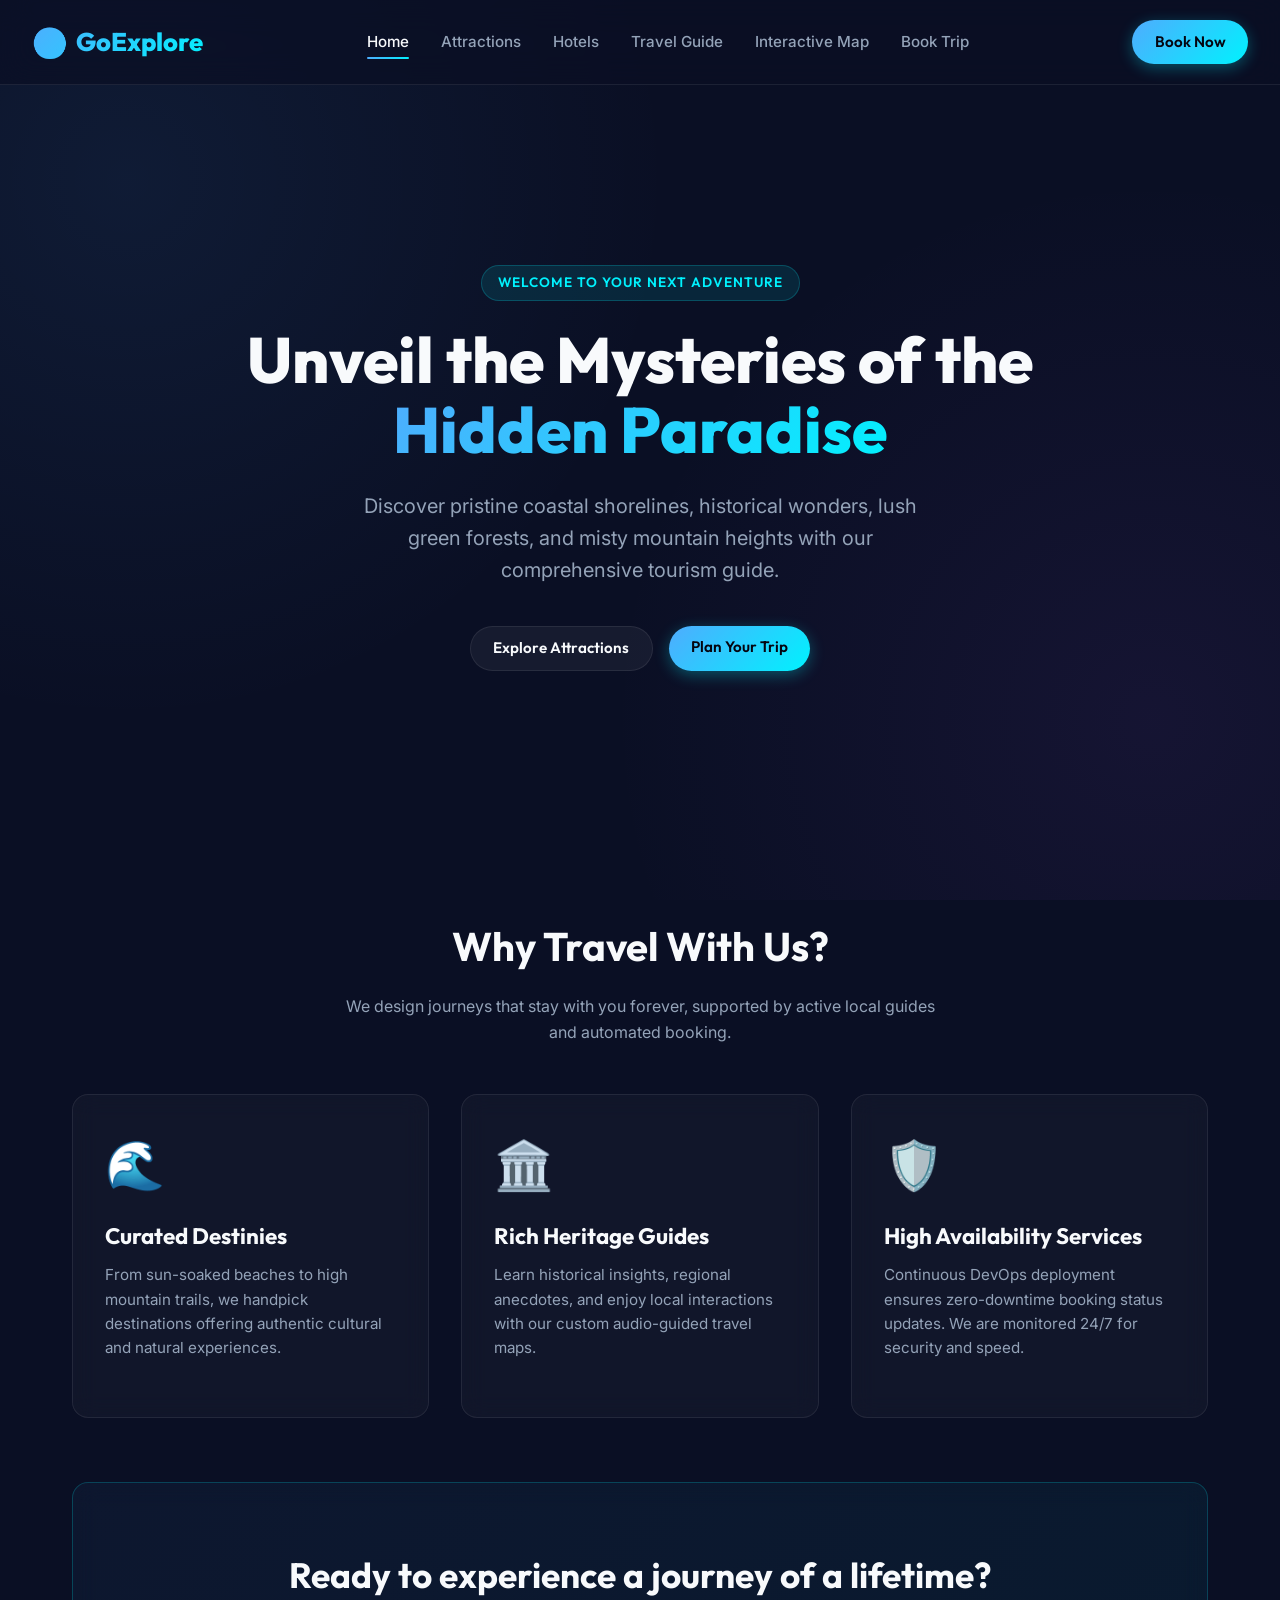
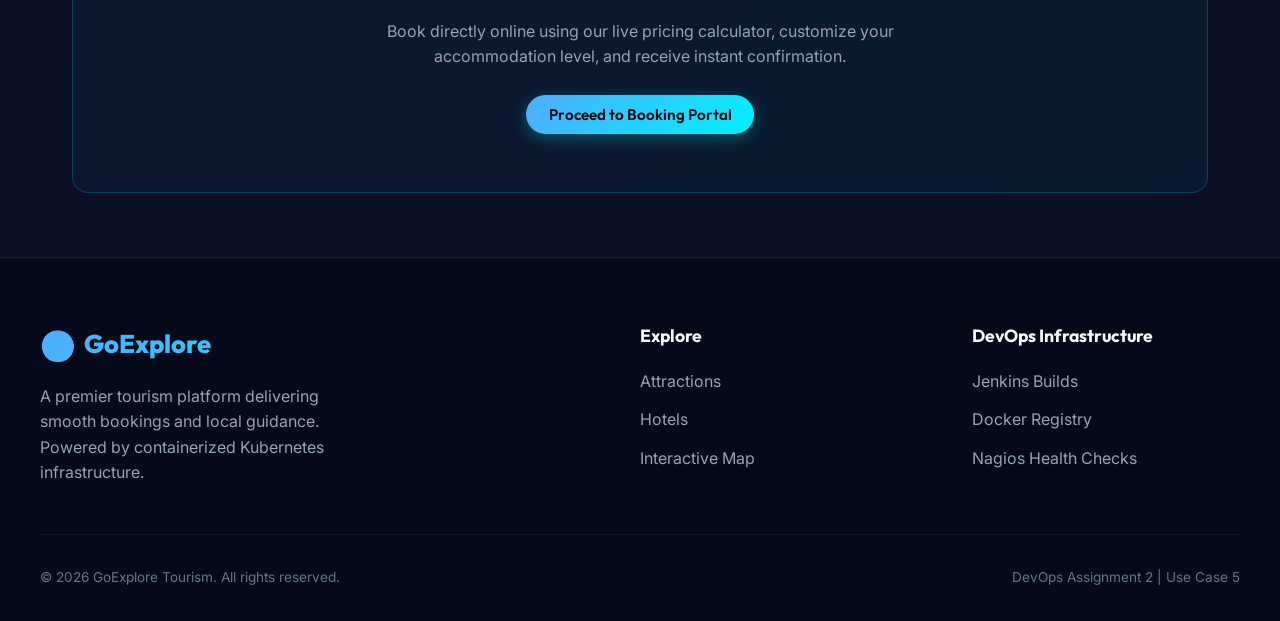
==== public/index.html @ 644ecd7a "Initial commit for DevOps Assignment 2" ====
<!DOCTYPE html>
<html lang="en">
<head>
  <meta charset="UTF-8">
  <meta name="viewport" content="width=device-width, initial-scale=1.0">
  <title>GoExplore - Tourism Information Website</title>
  <meta name="description" content="Explore state attractions, premium hotels, maps, and book your next vacation seamlessly.">
  <link rel="stylesheet" href="css/style.css">
</head>
<body>

  <!-- Header Section -->
  <header>
    <a href="index.html" class="logo">
      <span>🌏</span> GoExplore
    </a>
    <nav>
      <ul>
        <li><a href="index.html" class="active">Home</a></li>
        <li><a href="attractions.html">Attractions</a></li>
        <li><a href="hotels.html">Hotels</a></li>
        <li><a href="guide.html">Travel Guide</a></li>
        <li><a href="map.html">Interactive Map</a></li>
        <li><a href="booking.html">Book Trip</a></li>
      </ul>
    </nav>
    <div class="nav-actions">
      <a href="booking.html" class="btn-book">Book Now</a>
    </div>
  </header>

  <!-- Hero Section -->
  <section class="hero">
    <div class="hero-badge">Welcome to Your Next Adventure</div>
    <h1>Unveil the Mysteries of the <span>Hidden Paradise</span></h1>
    <p>Discover pristine coastal shorelines, historical wonders, lush green forests, and misty mountain heights with our comprehensive tourism guide.</p>
    <div style="display: flex; gap: 1rem;">
      <a href="attractions.html" class="btn-book" style="background: rgba(255,255,255,0.05); border: 1px solid var(--glass-border); color: var(--text-primary); box-shadow: none;">Explore Attractions</a>
      <a href="booking.html" class="btn-book">Plan Your Trip</a>
    </div>
  </section>

  <!-- Highlight Grid -->
  <section class="container">
    <h2 class="section-title">Why Travel With Us?</h2>
    <p class="section-subtitle">We design journeys that stay with you forever, supported by active local guides and automated booking.</p>
    
    <div class="grid-3">
      <div class="glass-panel card">
        <div class="card-icon">🌊</div>
        <h3>Curated Destinies</h3>
        <p>From sun-soaked beaches to high mountain trails, we handpick destinations offering authentic cultural and natural experiences.</p>
      </div>
      <div class="glass-panel card">
        <div class="card-icon">🏛️</div>
        <h3>Rich Heritage Guides</h3>
        <p>Learn historical insights, regional anecdotes, and enjoy local interactions with our custom audio-guided travel maps.</p>
      </div>
      <div class="glass-panel card">
        <div class="card-icon">🛡️</div>
        <h3>High Availability Services</h3>
        <p>Continuous DevOps deployment ensures zero-downtime booking status updates. We are monitored 24/7 for security and speed.</p>
      </div>
    </div>
  </section>

  <!-- Call to Action Section -->
  <section class="container" style="padding-top: 0;">
    <div class="glass-panel" style="background: linear-gradient(135deg, rgba(79,172,254,0.05) 0%, rgba(0,242,254,0.05) 100%); text-align: center; border-color: rgba(0, 242, 254, 0.2); padding: 4rem 2rem;">
      <h2 style="font-family: var(--font-display); font-size: 2.2rem; margin-bottom: 1rem;">Ready to experience a journey of a lifetime?</h2>
      <p style="color: var(--text-secondary); max-width: 600px; margin: 0 auto 2rem auto;">Book directly online using our live pricing calculator, customize your accommodation level, and receive instant confirmation.</p>
      <a href="booking.html" class="btn-book">Proceed to Booking Portal</a>
    </div>
  </section>

  <!-- Footer -->
  <footer>
    <div class="footer-content">
      <div class="footer-brand">
        <a href="index.html" class="logo" style="margin-bottom: 1rem;"><span>🌏</span> GoExplore</a>
        <p>A premier tourism platform delivering smooth bookings and local guidance. Powered by containerized Kubernetes infrastructure.</p>
      </div>
      <div class="footer-links">
        <h4>Explore</h4>
        <ul>
          <li><a href="attractions.html">Attractions</a></li>
          <li><a href="hotels.html">Hotels</a></li>
          <li><a href="map.html">Interactive Map</a></li>
        </ul>
      </div>
      <div class="footer-links">
        <h4>DevOps Infrastructure</h4>
        <ul>
          <li><a href="#">Jenkins Builds</a></li>
          <li><a href="#">Docker Registry</a></li>
          <li><a href="#">Nagios Health Checks</a></li>
        </ul>
      </div>
    </div>
    <div class="footer-bottom">
      <p>&copy; 2026 GoExplore Tourism. All rights reserved.</p>
      <p>DevOps Assignment 2 | Use Case 5</p>
    </div>
  </footer>

  <script src="js/main.js"></script>
</body>
</html>
---- public/css/style.css ----
@import url('https://fonts.googleapis.com/css2?family=Outfit:wght@300;400;500;600;700;800&family=Inter:wght@300;400;500;600;700&display=swap');

:root {
  --bg-primary: #0a0f24;
  --bg-secondary: #121833;
  --glass-bg: rgba(255, 255, 255, 0.03);
  --glass-border: rgba(255, 255, 255, 0.08);
  --glass-hover-bg: rgba(255, 255, 255, 0.07);
  --glass-hover-border: rgba(255, 255, 255, 0.15);
  
  --accent-cyan: #00f2fe;
  --accent-blue: #4facfe;
  --accent-purple: #9b51e0;
  --accent-gradient: linear-gradient(135deg, #4facfe 0%, #00f2fe 100%);
  --purple-gradient: linear-gradient(135deg, #7f00ff 0%, #e100ff 100%);
  --sunset-gradient: linear-gradient(135deg, #ff0844 0%, #ffb199 100%);
  
  --text-primary: #f8fafc;
  --text-secondary: #94a3b8;
  --text-muted: #64748b;
  
  --shadow-sm: 0 2px 8px rgba(0, 0, 0, 0.15);
  --shadow-md: 0 8px 30px rgba(0, 0, 0, 0.3);
  --shadow-lg: 0 16px 40px rgba(0, 0, 0, 0.4);
  
  --radius-sm: 8px;
  --radius-md: 16px;
  --radius-lg: 24px;
  
  --transition-fast: 0.2s ease;
  --transition-normal: 0.3s ease;
  --transition-slow: 0.5s cubic-bezier(0.16, 1, 0.3, 1);
  
  --font-display: 'Outfit', sans-serif;
  --font-body: 'Inter', sans-serif;
}

/* Base Styles */
* {
  box-sizing: border-box;
  margin: 0;
  padding: 0;
}

body {
  background-color: var(--bg-primary);
  color: var(--text-primary);
  font-family: var(--font-body);
  line-height: 1.6;
  overflow-x: hidden;
  background-image: 
    radial-gradient(circle at 10% 20%, rgba(79, 172, 254, 0.08) 0%, transparent 40%),
    radial-gradient(circle at 90% 80%, rgba(155, 81, 224, 0.08) 0%, transparent 40%);
  background-attachment: fixed;
}

a {
  color: inherit;
  text-decoration: none;
  transition: color var(--transition-fast);
}

button, input, select, textarea {
  font-family: inherit;
}

/* Header & Navigation */
header {
  position: sticky;
  top: 0;
  z-index: 100;
  background: rgba(10, 15, 36, 0.7);
  backdrop-filter: blur(16px);
  -webkit-backdrop-filter: blur(16px);
  border-bottom: 1px solid var(--glass-border);
  padding: 1.2rem 2rem;
  display: flex;
  justify-content: space-between;
  align-items: center;
}

.logo {
  font-family: var(--font-display);
  font-size: 1.6rem;
  font-weight: 800;
  background: var(--accent-gradient);
  -webkit-background-clip: text;
  -webkit-text-fill-color: transparent;
  display: flex;
  align-items: center;
  gap: 0.5rem;
}

.logo span {
  font-size: 1.8rem;
}

nav ul {
  display: flex;
  list-style: none;
  gap: 2rem;
}

nav a {
  font-size: 0.95rem;
  font-weight: 500;
  color: var(--text-secondary);
  position: relative;
  padding: 0.5rem 0;
}

nav a::after {
  content: '';
  position: absolute;
  bottom: 0;
  left: 0;
  width: 0;
  height: 2px;
  background: var(--accent-gradient);
  transition: width var(--transition-normal);
  border-radius: 2px;
}

nav a:hover, nav a.active {
  color: var(--text-primary);
}

nav a.active::after, nav a:hover::after {
  width: 100%;
}

.nav-actions {
  display: flex;
  align-items: center;
  gap: 1.5rem;
}

.btn-book {
  background: var(--accent-gradient);
  color: #050510;
  font-weight: 600;
  padding: 0.6rem 1.4rem;
  border-radius: 30px;
  border: none;
  font-family: var(--font-display);
  font-size: 0.95rem;
  cursor: pointer;
  box-shadow: 0 4px 15px rgba(0, 242, 254, 0.3);
  transition: transform var(--transition-fast), box-shadow var(--transition-fast);
}

.btn-book:hover {
  transform: translateY(-2px);
  box-shadow: 0 6px 20px rgba(0, 242, 254, 0.5);
}

/* Glass Container Style */
.glass-panel {
  background: var(--glass-bg);
  backdrop-filter: blur(12px);
  -webkit-backdrop-filter: blur(12px);
  border: 1px solid var(--glass-border);
  border-radius: var(--radius-md);
  padding: 2rem;
  transition: background var(--transition-normal), border-color var(--transition-normal), transform var(--transition-normal);
}

.glass-panel:hover {
  background: var(--glass-hover-bg);
  border-color: var(--glass-hover-border);
}

/* Hero Section */
.hero {
  min-height: 85vh;
  display: flex;
  flex-direction: column;
  justify-content: center;
  align-items: center;
  text-align: center;
  padding: 4rem 2rem;
  position: relative;
}

.hero-badge {
  background: rgba(0, 242, 254, 0.1);
  border: 1px solid rgba(0, 242, 254, 0.2);
  color: var(--accent-cyan);
  padding: 0.4rem 1rem;
  border-radius: 20px;
  font-size: 0.85rem;
  font-weight: 600;
  letter-spacing: 1px;
  text-transform: uppercase;
  margin-bottom: 1.5rem;
  font-family: var(--font-display);
  animation: pulse 2s infinite;
}

@keyframes pulse {
  0% { box-shadow: 0 0 0 0 rgba(0, 242, 254, 0.4); }
  70% { box-shadow: 0 0 0 10px rgba(0, 242, 254, 0); }
  100% { box-shadow: 0 0 0 0 rgba(0, 242, 254, 0); }
}

.hero h1 {
  font-family: var(--font-display);
  font-size: 4rem;
  font-weight: 800;
  line-height: 1.1;
  margin-bottom: 1.5rem;
  max-width: 900px;
}

.hero h1 span {
  background: var(--accent-gradient);
  -webkit-background-clip: text;
  -webkit-text-fill-color: transparent;
}

.hero p {
  color: var(--text-secondary);
  font-size: 1.25rem;
  max-width: 600px;
  margin-bottom: 2.5rem;
}

/* Grid & Layouts */
.container {
  max-width: 1200px;
  margin: 0 auto;
  padding: 4rem 2rem;
}

.section-title {
  font-family: var(--font-display);
  font-size: 2.5rem;
  font-weight: 700;
  margin-bottom: 1rem;
  text-align: center;
}

.section-subtitle {
  color: var(--text-secondary);
  text-align: center;
  max-width: 600px;
  margin: 0 auto 3rem auto;
}

.grid-3 {
  display: grid;
  grid-template-columns: repeat(auto-fit, minmax(300px, 1fr));
  gap: 2rem;
}

.grid-2 {
  display: grid;
  grid-template-columns: repeat(auto-fit, minmax(450px, 1fr));
  gap: 3rem;
}

/* Card Component */
.card {
  overflow: hidden;
  position: relative;
  display: flex;
  flex-direction: column;
}

.card-img-placeholder {
  height: 220px;
  width: 100%;
  background: linear-gradient(45deg, #121833 0%, #1c2654 100%);
  position: relative;
  display: flex;
  align-items: center;
  justify-content: center;
  font-family: var(--font-display);
  font-size: 1.2rem;
  font-weight: 600;
  color: var(--text-secondary);
  border-top-left-radius: inherit;
  border-top-right-radius: inherit;
  overflow: hidden;
}

.card-img-placeholder::after {
  content: '';
  position: absolute;
  inset: 0;
  background: radial-gradient(circle at top right, rgba(0, 242, 254, 0.15), transparent 70%);
}

.card-icon {
  font-size: 3rem;
  margin-bottom: 1rem;
}

.card-badge {
  position: absolute;
  top: 1rem;
  right: 1rem;
  background: rgba(10, 15, 36, 0.75);
  backdrop-filter: blur(8px);
  -webkit-backdrop-filter: blur(8px);
  border: 1px solid var(--glass-border);
  padding: 0.3rem 0.8rem;
  border-radius: 20px;
  font-size: 0.75rem;
  font-weight: 600;
  color: var(--accent-cyan);
}

.card-content {
  padding: 1.5rem;
  flex-grow: 1;
  display: flex;
  flex-direction: column;
}

.card h3 {
  font-family: var(--font-display);
  font-size: 1.4rem;
  margin-bottom: 0.5rem;
}

.card p {
  color: var(--text-secondary);
  font-size: 0.95rem;
  margin-bottom: 1.5rem;
  flex-grow: 1;
}

.card-footer {
  display: flex;
  justify-content: space-between;
  align-items: center;
  border-top: 1px solid var(--glass-border);
  padding-top: 1rem;
  margin-top: auto;
}

.card-link {
  font-weight: 600;
  color: var(--accent-cyan);
  display: flex;
  align-items: center;
  gap: 0.5rem;
}

.card-link:hover {
  color: var(--text-primary);
}

/* Filters UI */
.filter-bar {
  display: flex;
  justify-content: center;
  gap: 1rem;
  margin-bottom: 3rem;
  flex-wrap: wrap;
}

.filter-btn {
  background: var(--glass-bg);
  border: 1px solid var(--glass-border);
  color: var(--text-secondary);
  padding: 0.6rem 1.5rem;
  border-radius: 30px;
  cursor: pointer;
  font-weight: 500;
  transition: all var(--transition-fast);
}

.filter-btn:hover, .filter-btn.active {
  background: var(--accent-gradient);
  color: #050510;
  border-color: transparent;
  box-shadow: 0 4px 15px rgba(0, 242, 254, 0.2);
}

/* Interactive Map Simulation */
.map-container {
  position: relative;
  height: 500px;
  border-radius: var(--radius-lg);
  overflow: hidden;
  background: radial-gradient(circle at center, #161f4c 0%, #0a0f24 100%);
  border: 1px solid var(--glass-border);
}

.map-grid-lines {
  position: absolute;
  inset: 0;
  background-image: 
    linear-gradient(rgba(255, 255, 255, 0.02) 1px, transparent 1px),
    linear-gradient(90deg, rgba(255, 255, 255, 0.02) 1px, transparent 1px);
  background-size: 40px 40px;
}

.map-pin {
  position: absolute;
  cursor: pointer;
  transform: translate(-50%, -100%);
  transition: transform var(--transition-fast);
  display: flex;
  flex-direction: column;
  align-items: center;
}

.map-pin:hover {
  transform: translate(-50%, -105%) scale(1.1);
  z-index: 10;
}

.pin-icon {
  width: 24px;
  height: 24px;
  background: var(--accent-gradient);
  border-radius: 50% 50% 50% 0;
  transform: rotate(-45deg);
  box-shadow: 0 4px 10px rgba(0, 242, 254, 0.5);
  border: 2px solid var(--bg-primary);
}

.pin-pulse {
  position: absolute;
  width: 12px;
  height: 12px;
  background: rgba(0, 242, 254, 0.4);
  border-radius: 50%;
  bottom: -4px;
  left: 6px;
  animation: pinPulse 1.5s infinite;
  z-index: -1;
}

@keyframes pinPulse {
  0% { transform: scale(0.5); opacity: 1; }
  100% { transform: scale(2.5); opacity: 0; }
}

.pin-label {
  background: rgba(10, 15, 36, 0.85);
  backdrop-filter: blur(8px);
  -webkit-backdrop-filter: blur(8px);
  border: 1px solid var(--glass-border);
  padding: 0.2rem 0.6rem;
  border-radius: 4px;
  font-size: 0.75rem;
  font-weight: 600;
  white-space: nowrap;
  margin-top: 4px;
}

.map-overlay {
  position: absolute;
  bottom: 2rem;
  left: 2rem;
  max-width: 300px;
  pointer-events: none;
  opacity: 0;
  transform: translateY(10px);
  transition: opacity var(--transition-normal), transform var(--transition-normal);
}

.map-overlay.active {
  pointer-events: auto;
  opacity: 1;
  transform: translateY(0);
}

/* Forms */
.form-group {
  margin-bottom: 1.5rem;
}

label {
  display: block;
  font-size: 0.85rem;
  font-weight: 600;
  margin-bottom: 0.5rem;
  color: var(--text-secondary);
  text-transform: uppercase;
  letter-spacing: 0.5px;
}

input, select, textarea {
  width: 100%;
  padding: 0.8rem 1rem;
  background: rgba(255, 255, 255, 0.02);
  border: 1px solid var(--glass-border);
  border-radius: var(--radius-sm);
  color: var(--text-primary);
  font-size: 0.95rem;
  transition: all var(--transition-fast);
}

input:focus, select:focus, textarea:focus {
  outline: none;
  border-color: var(--accent-cyan);
  background: rgba(255, 255, 255, 0.05);
  box-shadow: 0 0 10px rgba(0, 242, 254, 0.1);
}

.booking-summary {
  background: rgba(255, 255, 255, 0.02);
  border: 1px dashed var(--glass-border);
  border-radius: var(--radius-md);
  padding: 1.5rem;
  margin-top: 2rem;
}

.summary-row {
  display: flex;
  justify-content: space-between;
  margin-bottom: 0.8rem;
}

.summary-row.total {
  border-top: 1px solid var(--glass-border);
  padding-top: 0.8rem;
  font-weight: 700;
  font-size: 1.2rem;
  color: var(--accent-cyan);
}

/* FAQ Accordion */
.faq-item {
  border-bottom: 1px solid var(--glass-border);
  padding: 1.5rem 0;
}

.faq-question {
  display: flex;
  justify-content: space-between;
  align-items: center;
  cursor: pointer;
  font-weight: 600;
  font-size: 1.1rem;
  font-family: var(--font-display);
}

.faq-answer {
  max-height: 0;
  overflow: hidden;
  color: var(--text-secondary);
  transition: max-height var(--transition-normal) ease-out, margin-top var(--transition-normal);
}

.faq-item.active .faq-answer {
  max-height: 200px;
  margin-top: 1rem;
}

.faq-toggle {
  font-size: 1.5rem;
  transition: transform var(--transition-normal);
}

.faq-item.active .faq-toggle {
  transform: rotate(45deg);
}

/* Footer */
footer {
  border-top: 1px solid var(--glass-border);
  background: #060919;
  padding: 4rem 2rem 2rem 2rem;
}

.footer-content {
  max-width: 1200px;
  margin: 0 auto;
  display: grid;
  grid-template-columns: 2fr 1fr 1fr;
  gap: 4rem;
  margin-bottom: 3rem;
}

.footer-brand p {
  color: var(--text-secondary);
  margin-top: 1rem;
  max-width: 320px;
}

.footer-links h4 {
  font-family: var(--font-display);
  font-size: 1.1rem;
  margin-bottom: 1.2rem;
  color: var(--text-primary);
}

.footer-links ul {
  list-style: none;
  display: flex;
  flex-direction: column;
  gap: 0.8rem;
}

.footer-links a {
  color: var(--text-secondary);
}

.footer-links a:hover {
  color: var(--accent-cyan);
}

.footer-bottom {
  max-width: 1200px;
  margin: 0 auto;
  border-top: 1px solid rgba(255, 255, 255, 0.05);
  padding-top: 2rem;
  display: flex;
  justify-content: space-between;
  color: var(--text-muted);
  font-size: 0.85rem;
}

/* Responsive utilities */
@media (max-width: 768px) {
  header {
    flex-direction: column;
    gap: 1rem;
    text-align: center;
  }
  nav ul {
    gap: 1rem;
  }
  .hero h1 {
    font-size: 2.5rem;
  }
  .grid-2, .grid-3 {
    grid-template-columns: 1fr;
  }
  .footer-content {
    grid-template-columns: 1fr;
    gap: 2rem;
  }
}
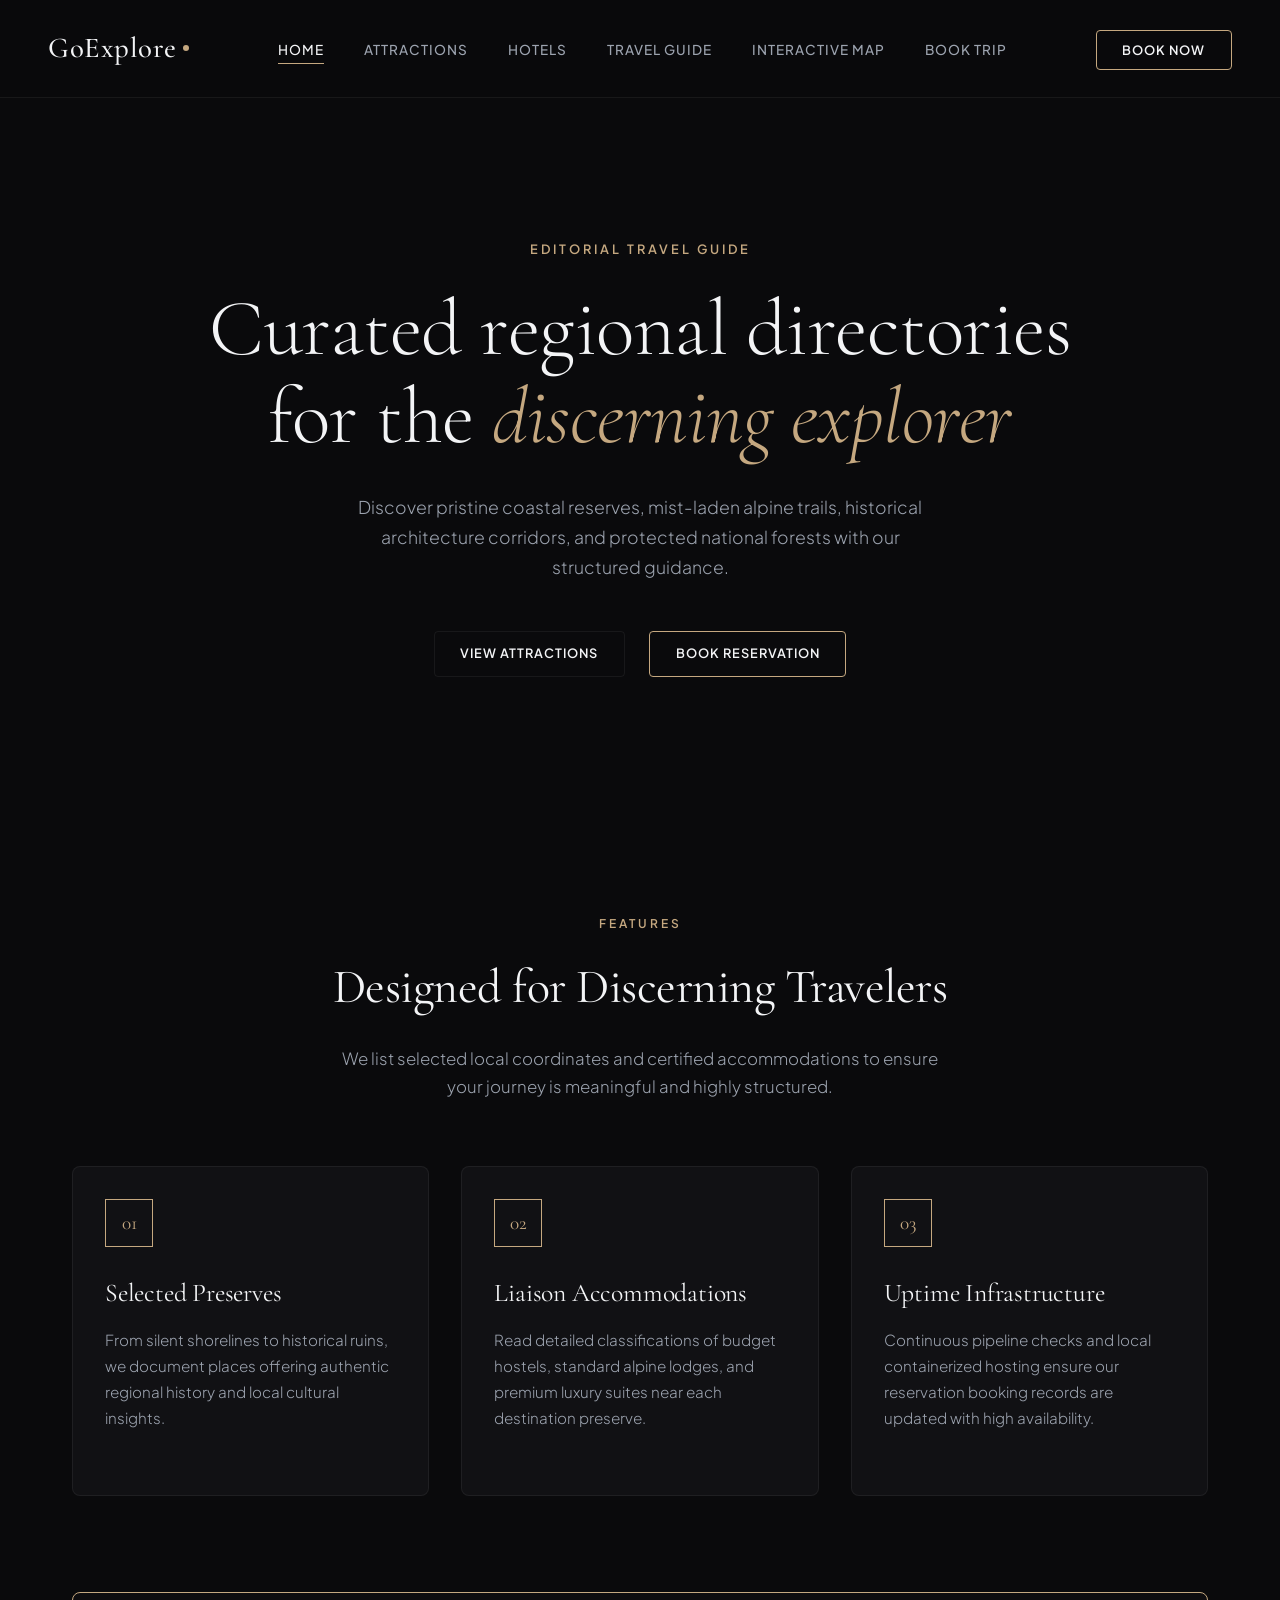
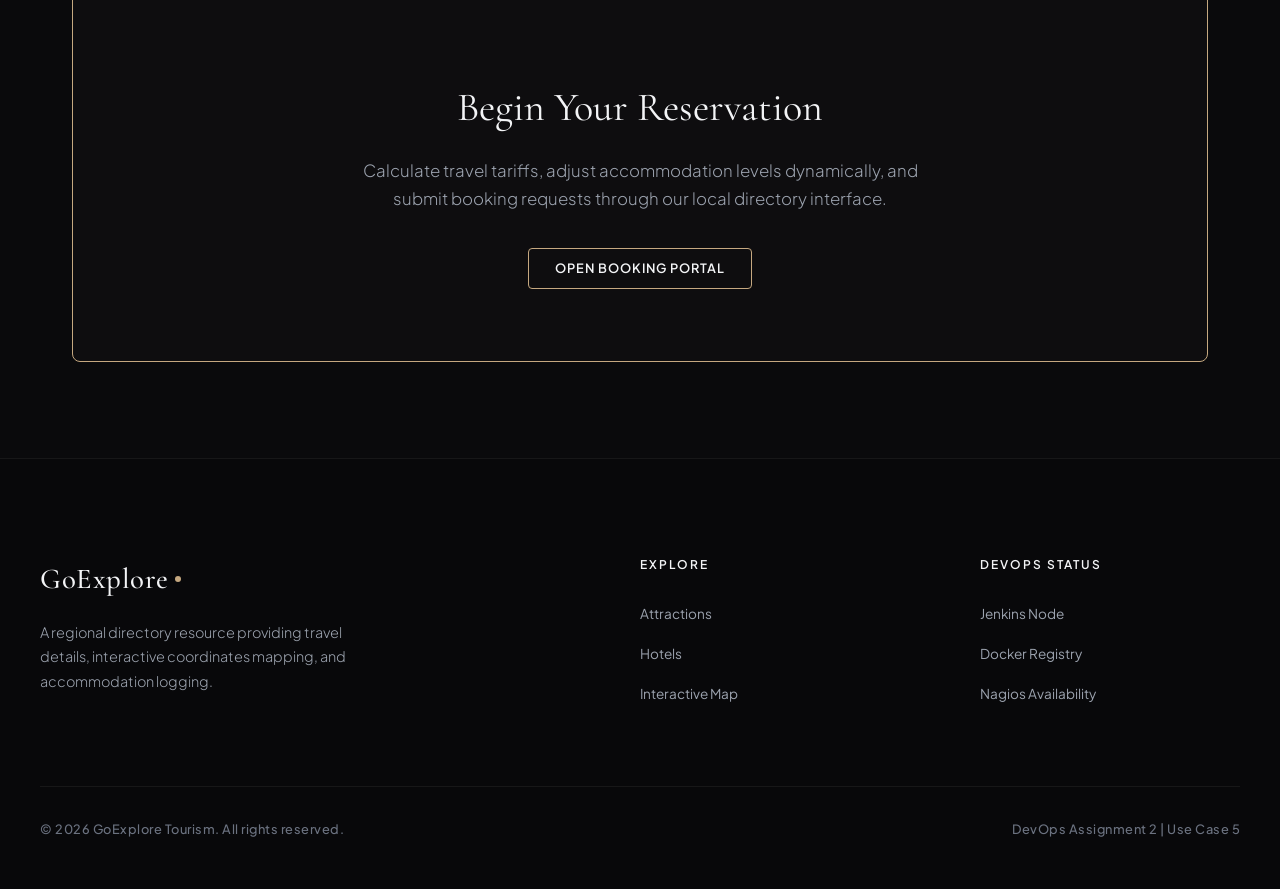
==== commit e3d5f037: "Fix" ====
--- a/public/index.html
+++ b/public/index.html
@@ -3,7 +3,7 @@
 <head>
   <meta charset="UTF-8">
   <meta name="viewport" content="width=device-width, initial-scale=1.0">
-  <title>GoExplore - Tourism Information Website</title>
+  <title>GoExplore - Travel Preserves & Lodging Directory</title>
   <meta name="description" content="Explore state attractions, premium hotels, maps, and book your next vacation seamlessly.">
   <link rel="stylesheet" href="css/style.css">
 </head>
@@ -12,7 +12,7 @@
   <!-- Header Section -->
   <header>
     <a href="index.html" class="logo">
-      <span>🌏</span> GoExplore
+      GoExplore <span class="logo-dot"></span>
     </a>
     <nav>
       <ul>
@@ -31,45 +31,52 @@
 
   <!-- Hero Section -->
   <section class="hero">
-    <div class="hero-badge">Welcome to Your Next Adventure</div>
-    <h1>Unveil the Mysteries of the <span>Hidden Paradise</span></h1>
-    <p>Discover pristine coastal shorelines, historical wonders, lush green forests, and misty mountain heights with our comprehensive tourism guide.</p>
-    <div style="display: flex; gap: 1rem;">
-      <a href="attractions.html" class="btn-book" style="background: rgba(255,255,255,0.05); border: 1px solid var(--glass-border); color: var(--text-primary); box-shadow: none;">Explore Attractions</a>
-      <a href="booking.html" class="btn-book">Plan Your Trip</a>
+    <div class="hero-subtitle">Editorial Travel Guide</div>
+    <h1>Curated regional directories for the <span>discerning explorer</span></h1>
+    <p>Discover pristine coastal reserves, mist-laden alpine trails, historical architecture corridors, and protected national forests with our structured guidance.</p>
+    <div class="hero-actions">
+      <a href="attractions.html" class="btn-book" style="border-color: var(--border-light); color: var(--text-main);">View Attractions</a>
+      <a href="booking.html" class="btn-book">Book Reservation</a>
     </div>
   </section>
 
   <!-- Highlight Grid -->
   <section class="container">
-    <h2 class="section-title">Why Travel With Us?</h2>
-    <p class="section-subtitle">We design journeys that stay with you forever, supported by active local guides and automated booking.</p>
+    <div class="section-label">Features</div>
+    <h2 class="section-title">Designed for Discerning Travelers</h2>
+    <p class="section-subtitle">We list selected local coordinates and certified accommodations to ensure your journey is meaningful and highly structured.</p>
     
     <div class="grid-3">
-      <div class="glass-panel card">
-        <div class="card-icon">🌊</div>
-        <h3>Curated Destinies</h3>
-        <p>From sun-soaked beaches to high mountain trails, we handpick destinations offering authentic cultural and natural experiences.</p>
+      <div class="card">
+        <div class="card-content">
+          <div class="card-icon-container">01</div>
+          <h3>Selected Preserves</h3>
+          <p>From silent shorelines to historical ruins, we document places offering authentic regional history and local cultural insights.</p>
+        </div>
       </div>
-      <div class="glass-panel card">
-        <div class="card-icon">🏛️</div>
-        <h3>Rich Heritage Guides</h3>
-        <p>Learn historical insights, regional anecdotes, and enjoy local interactions with our custom audio-guided travel maps.</p>
+      <div class="card">
+        <div class="card-content">
+          <div class="card-icon-container">02</div>
+          <h3>Liaison Accommodations</h3>
+          <p>Read detailed classifications of budget hostels, standard alpine lodges, and premium luxury suites near each destination preserve.</p>
+        </div>
       </div>
-      <div class="glass-panel card">
-        <div class="card-icon">🛡️</div>
-        <h3>High Availability Services</h3>
-        <p>Continuous DevOps deployment ensures zero-downtime booking status updates. We are monitored 24/7 for security and speed.</p>
+      <div class="card">
+        <div class="card-content">
+          <div class="card-icon-container">03</div>
+          <h3>Uptime Infrastructure</h3>
+          <p>Continuous pipeline checks and local containerized hosting ensure our reservation booking records are updated with high availability.</p>
+        </div>
       </div>
     </div>
   </section>
 
   <!-- Call to Action Section -->
   <section class="container" style="padding-top: 0;">
-    <div class="glass-panel" style="background: linear-gradient(135deg, rgba(79,172,254,0.05) 0%, rgba(0,242,254,0.05) 100%); text-align: center; border-color: rgba(0, 242, 254, 0.2); padding: 4rem 2rem;">
-      <h2 style="font-family: var(--font-display); font-size: 2.2rem; margin-bottom: 1rem;">Ready to experience a journey of a lifetime?</h2>
-      <p style="color: var(--text-secondary); max-width: 600px; margin: 0 auto 2rem auto;">Book directly online using our live pricing calculator, customize your accommodation level, and receive instant confirmation.</p>
-      <a href="booking.html" class="btn-book">Proceed to Booking Portal</a>
+    <div style="border: 1px solid var(--accent-gold); border-radius: var(--radius-md); background: rgba(197, 168, 128, 0.02); text-align: center; padding: 5rem 2rem;">
+      <h2 style="font-family: var(--font-serif); font-size: 2.5rem; font-weight: 400; margin-bottom: 1rem;">Begin Your Reservation</h2>
+      <p style="color: var(--text-muted); max-width: 600px; margin: 0 auto 2.5rem auto; font-weight: 300; font-size: 1.05rem;">Calculate travel tariffs, adjust accommodation levels dynamically, and submit booking requests through our local directory interface.</p>
+      <a href="booking.html" class="btn-book">Open Booking Portal</a>
     </div>
   </section>
 
@@ -77,8 +84,8 @@
   <footer>
     <div class="footer-content">
       <div class="footer-brand">
-        <a href="index.html" class="logo" style="margin-bottom: 1rem;"><span>🌏</span> GoExplore</a>
-        <p>A premier tourism platform delivering smooth bookings and local guidance. Powered by containerized Kubernetes infrastructure.</p>
+        <a href="index.html" class="logo">GoExplore <span class="logo-dot"></span></a>
+        <p>A regional directory resource providing travel details, interactive coordinates mapping, and accommodation logging.</p>
       </div>
       <div class="footer-links">
         <h4>Explore</h4>
@@ -89,11 +96,11 @@
         </ul>
       </div>
       <div class="footer-links">
-        <h4>DevOps Infrastructure</h4>
+        <h4>DevOps Status</h4>
         <ul>
-          <li><a href="#">Jenkins Builds</a></li>
+          <li><a href="#">Jenkins Node</a></li>
           <li><a href="#">Docker Registry</a></li>
-          <li><a href="#">Nagios Health Checks</a></li>
+          <li><a href="#">Nagios Availability</a></li>
         </ul>
       </div>
     </div>
--- a/public/css/style.css
+++ b/public/css/style.css
@@ -1,41 +1,32 @@
-@import url('https://fonts.googleapis.com/css2?family=Outfit:wght@300;400;500;600;700;800&family=Inter:wght@300;400;500;600;700&display=swap');
+@import url('https://fonts.googleapis.com/css2?family=Cormorant+Garamond:ital,wght@0,300;0,400;0,500;0,600;0,700;1,400&family=Plus+Jakarta+Sans:wght@300;400;500;600;700&display=swap');
 
 :root {
-  --bg-primary: #0a0f24;
-  --bg-secondary: #121833;
-  --glass-bg: rgba(255, 255, 255, 0.03);
-  --glass-border: rgba(255, 255, 255, 0.08);
-  --glass-hover-bg: rgba(255, 255, 255, 0.07);
-  --glass-hover-border: rgba(255, 255, 255, 0.15);
+  --bg-main: #0a0a0c;
+  --bg-card: #111114;
+  --bg-card-hover: #16161a;
   
-  --accent-cyan: #00f2fe;
-  --accent-blue: #4facfe;
-  --accent-purple: #9b51e0;
-  --accent-gradient: linear-gradient(135deg, #4facfe 0%, #00f2fe 100%);
-  --purple-gradient: linear-gradient(135deg, #7f00ff 0%, #e100ff 100%);
-  --sunset-gradient: linear-gradient(135deg, #ff0844 0%, #ffb199 100%);
+  --accent-gold: #c5a880;
+  --accent-gold-hover: #e5c9a3;
+  --accent-dark: #8c7250;
   
-  --text-primary: #f8fafc;
-  --text-secondary: #94a3b8;
-  --text-muted: #64748b;
+  --text-main: #f3f4f6;
+  --text-muted: #9ca3af;
+  --text-dark: #6b7280;
   
-  --shadow-sm: 0 2px 8px rgba(0, 0, 0, 0.15);
-  --shadow-md: 0 8px 30px rgba(0, 0, 0, 0.3);
-  --shadow-lg: 0 16px 40px rgba(0, 0, 0, 0.4);
+  --border-light: rgba(255, 255, 255, 0.06);
+  --border-hover: rgba(255, 255, 255, 0.15);
   
-  --radius-sm: 8px;
-  --radius-md: 16px;
-  --radius-lg: 24px;
+  --radius-sm: 4px;
+  --radius-md: 8px;
   
-  --transition-fast: 0.2s ease;
-  --transition-normal: 0.3s ease;
-  --transition-slow: 0.5s cubic-bezier(0.16, 1, 0.3, 1);
+  --transition-fast: 0.15s ease;
+  --transition-normal: 0.3s cubic-bezier(0.25, 0.8, 0.25, 1);
   
-  --font-display: 'Outfit', sans-serif;
-  --font-body: 'Inter', sans-serif;
-}
-
-/* Base Styles */
+  --font-serif: 'Cormorant Garamond', serif;
+  --font-sans: 'Plus Jakarta Sans', sans-serif;
+}
+
+/* Base resets */
 * {
   box-sizing: border-box;
   margin: 0;
@@ -43,21 +34,18 @@
 }
 
 body {
-  background-color: var(--bg-primary);
-  color: var(--text-primary);
-  font-family: var(--font-body);
-  line-height: 1.6;
+  background-color: var(--bg-main);
+  color: var(--text-main);
+  font-family: var(--font-sans);
+  line-height: 1.7;
   overflow-x: hidden;
-  background-image: 
-    radial-gradient(circle at 10% 20%, rgba(79, 172, 254, 0.08) 0%, transparent 40%),
-    radial-gradient(circle at 90% 80%, rgba(155, 81, 224, 0.08) 0%, transparent 40%);
-  background-attachment: fixed;
+  -webkit-font-smoothing: antialiased;
 }
 
 a {
   color: inherit;
   text-decoration: none;
-  transition: color var(--transition-fast);
+  transition: color var(--transition-fast), border-color var(--transition-fast);
 }
 
 button, input, select, textarea {
@@ -69,110 +57,79 @@
   position: sticky;
   top: 0;
   z-index: 100;
-  background: rgba(10, 15, 36, 0.7);
-  backdrop-filter: blur(16px);
-  -webkit-backdrop-filter: blur(16px);
-  border-bottom: 1px solid var(--glass-border);
-  padding: 1.2rem 2rem;
-  display: flex;
-  justify-content: space-between;
-  align-items: center;
-}
-
-.logo {
-  font-family: var(--font-display);
-  font-size: 1.6rem;
-  font-weight: 800;
-  background: var(--accent-gradient);
-  -webkit-background-clip: text;
-  -webkit-text-fill-color: transparent;
-  display: flex;
-  align-items: center;
-  gap: 0.5rem;
-}
-
-.logo span {
-  font-size: 1.8rem;
-}
-
-nav ul {
-  display: flex;
-  list-style: none;
-  gap: 2rem;
-}
-
-nav a {
-  font-size: 0.95rem;
-  font-weight: 500;
-  color: var(--text-secondary);
-  position: relative;
-  padding: 0.5rem 0;
-}
-
-nav a::after {
-  content: '';
-  position: absolute;
-  bottom: 0;
-  left: 0;
-  width: 0;
-  height: 2px;
-  background: var(--accent-gradient);
-  transition: width var(--transition-normal);
-  border-radius: 2px;
-}
-
-nav a:hover, nav a.active {
-  color: var(--text-primary);
-}
-
-nav a.active::after, nav a:hover::after {
-  width: 100%;
-}
-
-.nav-actions {
-  display: flex;
-  align-items: center;
-  gap: 1.5rem;
-}
-
-.btn-book {
-  background: var(--accent-gradient);
-  color: #050510;
-  font-weight: 600;
-  padding: 0.6rem 1.4rem;
-  border-radius: 30px;
-  border: none;
-  font-family: var(--font-display);
-  font-size: 0.95rem;
-  cursor: pointer;
-  box-shadow: 0 4px 15px rgba(0, 242, 254, 0.3);
-  transition: transform var(--transition-fast), box-shadow var(--transition-fast);
-}
-
-.btn-book:hover {
-  transform: translateY(-2px);
-  box-shadow: 0 6px 20px rgba(0, 242, 254, 0.5);
-}
-
-/* Glass Container Style */
-.glass-panel {
-  background: var(--glass-bg);
+  background: rgba(10, 10, 12, 0.85);
   backdrop-filter: blur(12px);
   -webkit-backdrop-filter: blur(12px);
-  border: 1px solid var(--glass-border);
-  border-radius: var(--radius-md);
-  padding: 2rem;
-  transition: background var(--transition-normal), border-color var(--transition-normal), transform var(--transition-normal);
-}
-
-.glass-panel:hover {
-  background: var(--glass-hover-bg);
-  border-color: var(--glass-hover-border);
+  border-bottom: 1px solid var(--border-light);
+  padding: 1.5rem 3rem;
+  display: flex;
+  justify-content: space-between;
+  align-items: center;
+}
+
+.logo {
+  font-family: var(--font-serif);
+  font-size: 1.8rem;
+  font-weight: 500;
+  letter-spacing: 0.5px;
+  display: flex;
+  align-items: center;
+  gap: 0.4rem;
+}
+
+.logo-dot {
+  width: 6px;
+  height: 6px;
+  background-color: var(--accent-gold);
+  border-radius: 50%;
+  display: inline-block;
+}
+
+nav ul {
+  display: flex;
+  list-style: none;
+  gap: 2.5rem;
+}
+
+nav a {
+  font-size: 0.85rem;
+  font-weight: 500;
+  letter-spacing: 1px;
+  text-transform: uppercase;
+  color: var(--text-muted);
+  padding: 0.3rem 0;
+}
+
+nav a:hover, nav a.active {
+  color: var(--text-main);
+}
+
+nav a.active {
+  border-bottom: 1px solid var(--accent-gold);
+}
+
+.btn-book {
+  background: transparent;
+  color: var(--text-main);
+  border: 1px solid var(--accent-gold);
+  font-size: 0.8rem;
+  font-weight: 600;
+  letter-spacing: 1px;
+  text-transform: uppercase;
+  padding: 0.7rem 1.6rem;
+  border-radius: var(--radius-sm);
+  cursor: pointer;
+  transition: all var(--transition-fast);
+}
+
+.btn-book:hover {
+  background: var(--accent-gold);
+  color: var(--bg-main);
 }
 
 /* Hero Section */
 .hero {
-  min-height: 85vh;
+  min-height: 80vh;
   display: flex;
   flex-direction: column;
   justify-content: center;
@@ -182,353 +139,364 @@
   position: relative;
 }
 
-.hero-badge {
-  background: rgba(0, 242, 254, 0.1);
-  border: 1px solid rgba(0, 242, 254, 0.2);
-  color: var(--accent-cyan);
-  padding: 0.4rem 1rem;
-  border-radius: 20px;
-  font-size: 0.85rem;
-  font-weight: 600;
-  letter-spacing: 1px;
-  text-transform: uppercase;
+.hero-subtitle {
+  font-size: 0.8rem;
+  font-weight: 600;
+  letter-spacing: 3px;
+  text-transform: uppercase;
+  color: var(--accent-gold);
   margin-bottom: 1.5rem;
-  font-family: var(--font-display);
-  animation: pulse 2s infinite;
-}
-
-@keyframes pulse {
-  0% { box-shadow: 0 0 0 0 rgba(0, 242, 254, 0.4); }
-  70% { box-shadow: 0 0 0 10px rgba(0, 242, 254, 0); }
-  100% { box-shadow: 0 0 0 0 rgba(0, 242, 254, 0); }
 }
 
 .hero h1 {
-  font-family: var(--font-display);
-  font-size: 4rem;
-  font-weight: 800;
+  font-family: var(--font-serif);
+  font-size: 5rem;
+  font-weight: 300;
   line-height: 1.1;
-  margin-bottom: 1.5rem;
+  margin-bottom: 2rem;
   max-width: 900px;
+  letter-spacing: -0.5px;
 }
 
 .hero h1 span {
-  background: var(--accent-gradient);
-  -webkit-background-clip: text;
-  -webkit-text-fill-color: transparent;
+  font-style: italic;
+  color: var(--accent-gold);
 }
 
 .hero p {
-  color: var(--text-secondary);
-  font-size: 1.25rem;
+  color: var(--text-muted);
+  font-size: 1.1rem;
   max-width: 600px;
-  margin-bottom: 2.5rem;
-}
-
-/* Grid & Layouts */
+  margin-bottom: 3rem;
+  font-weight: 300;
+}
+
+.hero-actions {
+  display: flex;
+  gap: 1.5rem;
+}
+
+/* Grid & Layout System */
 .container {
   max-width: 1200px;
   margin: 0 auto;
-  padding: 4rem 2rem;
+  padding: 6rem 2rem;
+}
+
+.section-label {
+  font-size: 0.75rem;
+  font-weight: 600;
+  letter-spacing: 3px;
+  text-transform: uppercase;
+  color: var(--accent-gold);
+  margin-bottom: 0.8rem;
+  text-align: center;
 }
 
 .section-title {
-  font-family: var(--font-display);
-  font-size: 2.5rem;
-  font-weight: 700;
+  font-family: var(--font-serif);
+  font-size: 3rem;
+  font-weight: 400;
   margin-bottom: 1rem;
   text-align: center;
+  letter-spacing: -0.5px;
 }
 
 .section-subtitle {
-  color: var(--text-secondary);
+  color: var(--text-muted);
   text-align: center;
   max-width: 600px;
-  margin: 0 auto 3rem auto;
+  margin: 0 auto 4rem auto;
+  font-size: 1.05rem;
+  font-weight: 300;
 }
 
 .grid-3 {
   display: grid;
-  grid-template-columns: repeat(auto-fit, minmax(300px, 1fr));
+  grid-template-columns: repeat(auto-fit, minmax(320px, 1fr));
   gap: 2rem;
 }
 
 .grid-2 {
   display: grid;
   grid-template-columns: repeat(auto-fit, minmax(450px, 1fr));
-  gap: 3rem;
-}
-
-/* Card Component */
+  gap: 4rem;
+}
+
+/* Card Styling - Clean & Minimalist */
 .card {
+  background: var(--bg-card);
+  border: 1px solid var(--border-light);
+  border-radius: var(--radius-md);
   overflow: hidden;
+  display: flex;
+  flex-direction: column;
+  transition: border-color var(--transition-normal), transform var(--transition-normal);
+}
+
+.card:hover {
+  border-color: var(--border-hover);
+  transform: translateY(-4px);
+}
+
+.card-img-placeholder {
+  height: 240px;
+  background: #18191d;
   position: relative;
   display: flex;
-  flex-direction: column;
-}
-
-.card-img-placeholder {
-  height: 220px;
-  width: 100%;
-  background: linear-gradient(45deg, #121833 0%, #1c2654 100%);
-  position: relative;
-  display: flex;
   align-items: center;
   justify-content: center;
-  font-family: var(--font-display);
-  font-size: 1.2rem;
-  font-weight: 600;
-  color: var(--text-secondary);
-  border-top-left-radius: inherit;
-  border-top-right-radius: inherit;
-  overflow: hidden;
-}
-
-.card-img-placeholder::after {
-  content: '';
-  position: absolute;
-  inset: 0;
-  background: radial-gradient(circle at top right, rgba(0, 242, 254, 0.15), transparent 70%);
-}
-
-.card-icon {
-  font-size: 3rem;
-  margin-bottom: 1rem;
-}
-
-.card-badge {
+  font-family: var(--font-serif);
+  font-size: 1.4rem;
+  font-weight: 300;
+  color: var(--text-muted);
+  letter-spacing: 0.5px;
+}
+
+.card-tag {
   position: absolute;
   top: 1rem;
-  right: 1rem;
-  background: rgba(10, 15, 36, 0.75);
-  backdrop-filter: blur(8px);
-  -webkit-backdrop-filter: blur(8px);
-  border: 1px solid var(--glass-border);
+  left: 1rem;
+  background: var(--bg-main);
+  border: 1px solid var(--border-light);
   padding: 0.3rem 0.8rem;
-  border-radius: 20px;
+  font-size: 0.7rem;
+  font-weight: 600;
+  letter-spacing: 1px;
+  text-transform: uppercase;
+  color: var(--accent-gold);
+}
+
+.card-content {
+  padding: 2rem;
+  flex-grow: 1;
+  display: flex;
+  flex-direction: column;
+}
+
+.card h3 {
+  font-family: var(--font-serif);
+  font-size: 1.6rem;
+  font-weight: 400;
+  margin-bottom: 0.8rem;
+  letter-spacing: -0.2px;
+}
+
+.card p {
+  color: var(--text-muted);
+  font-size: 0.95rem;
+  margin-bottom: 2rem;
+  flex-grow: 1;
+  font-weight: 300;
+}
+
+.card-footer {
+  display: flex;
+  justify-content: space-between;
+  align-items: center;
+  border-top: 1px solid var(--border-light);
+  padding-top: 1.2rem;
+  font-size: 0.8rem;
+  font-weight: 500;
+  letter-spacing: 0.5px;
+}
+
+.card-link {
+  color: var(--accent-gold);
+  font-weight: 600;
+  text-transform: uppercase;
   font-size: 0.75rem;
-  font-weight: 600;
-  color: var(--accent-cyan);
-}
-
-.card-content {
-  padding: 1.5rem;
-  flex-grow: 1;
-  display: flex;
-  flex-direction: column;
-}
-
-.card h3 {
-  font-family: var(--font-display);
-  font-size: 1.4rem;
-  margin-bottom: 0.5rem;
-}
-
-.card p {
-  color: var(--text-secondary);
-  font-size: 0.95rem;
+  letter-spacing: 1px;
+}
+
+.card-link:hover {
+  color: var(--text-main);
+}
+
+/* Custom UI Components (No Emojis) */
+.card-icon-container {
+  width: 48px;
+  height: 48px;
+  border: 1px solid var(--accent-gold);
+  display: flex;
+  align-items: center;
+  justify-content: center;
   margin-bottom: 1.5rem;
-  flex-grow: 1;
-}
-
-.card-footer {
-  display: flex;
-  justify-content: space-between;
-  align-items: center;
-  border-top: 1px solid var(--glass-border);
-  padding-top: 1rem;
-  margin-top: auto;
-}
-
-.card-link {
-  font-weight: 600;
-  color: var(--accent-cyan);
-  display: flex;
-  align-items: center;
-  gap: 0.5rem;
-}
-
-.card-link:hover {
-  color: var(--text-primary);
+  font-family: var(--font-serif);
+  font-size: 1.2rem;
+  color: var(--accent-gold);
 }
 
 /* Filters UI */
 .filter-bar {
   display: flex;
   justify-content: center;
-  gap: 1rem;
-  margin-bottom: 3rem;
+  gap: 1.2rem;
+  margin-bottom: 4rem;
   flex-wrap: wrap;
 }
 
 .filter-btn {
-  background: var(--glass-bg);
-  border: 1px solid var(--glass-border);
-  color: var(--text-secondary);
-  padding: 0.6rem 1.5rem;
-  border-radius: 30px;
+  background: transparent;
+  border: 1px solid var(--border-light);
+  color: var(--text-muted);
+  padding: 0.6rem 1.4rem;
+  border-radius: var(--radius-sm);
   cursor: pointer;
-  font-weight: 500;
+  font-size: 0.75rem;
+  font-weight: 600;
+  letter-spacing: 1px;
+  text-transform: uppercase;
   transition: all var(--transition-fast);
 }
 
 .filter-btn:hover, .filter-btn.active {
-  background: var(--accent-gradient);
-  color: #050510;
-  border-color: transparent;
-  box-shadow: 0 4px 15px rgba(0, 242, 254, 0.2);
-}
-
-/* Interactive Map Simulation */
+  border-color: var(--accent-gold);
+  color: var(--text-main);
+}
+
+.filter-btn.active {
+  background: rgba(197, 168, 128, 0.05);
+}
+
+/* Map Simulation (Clean Vectors, minimal grid) */
 .map-container {
   position: relative;
-  height: 500px;
-  border-radius: var(--radius-lg);
+  height: 520px;
+  background: #0f1013;
+  border: 1px solid var(--border-light);
+  border-radius: var(--radius-md);
   overflow: hidden;
-  background: radial-gradient(circle at center, #161f4c 0%, #0a0f24 100%);
-  border: 1px solid var(--glass-border);
 }
 
 .map-grid-lines {
   position: absolute;
   inset: 0;
   background-image: 
-    linear-gradient(rgba(255, 255, 255, 0.02) 1px, transparent 1px),
-    linear-gradient(90deg, rgba(255, 255, 255, 0.02) 1px, transparent 1px);
-  background-size: 40px 40px;
+    linear-gradient(rgba(255, 255, 255, 0.015) 1px, transparent 1px),
+    linear-gradient(90deg, rgba(255, 255, 255, 0.015) 1px, transparent 1px);
+  background-size: 50px 50px;
 }
 
 .map-pin {
   position: absolute;
   cursor: pointer;
-  transform: translate(-50%, -100%);
-  transition: transform var(--transition-fast);
+  transform: translate(-50%, -50%);
   display: flex;
   flex-direction: column;
   align-items: center;
 }
 
-.map-pin:hover {
-  transform: translate(-50%, -105%) scale(1.1);
-  z-index: 10;
-}
-
-.pin-icon {
-  width: 24px;
-  height: 24px;
-  background: var(--accent-gradient);
-  border-radius: 50% 50% 50% 0;
-  transform: rotate(-45deg);
-  box-shadow: 0 4px 10px rgba(0, 242, 254, 0.5);
-  border: 2px solid var(--bg-primary);
-}
-
-.pin-pulse {
-  position: absolute;
+.pin-marker {
   width: 12px;
   height: 12px;
-  background: rgba(0, 242, 254, 0.4);
+  background: var(--accent-gold);
   border-radius: 50%;
-  bottom: -4px;
-  left: 6px;
-  animation: pinPulse 1.5s infinite;
-  z-index: -1;
-}
-
-@keyframes pinPulse {
-  0% { transform: scale(0.5); opacity: 1; }
-  100% { transform: scale(2.5); opacity: 0; }
+  border: 2px solid var(--bg-main);
+  box-shadow: 0 0 0 4px rgba(197, 168, 128, 0.15);
+  transition: transform var(--transition-fast), background-color var(--transition-fast);
+}
+
+.map-pin:hover .pin-marker {
+  transform: scale(1.3);
+  background: var(--text-main);
+  box-shadow: 0 0 0 6px rgba(255, 255, 255, 0.2);
 }
 
 .pin-label {
-  background: rgba(10, 15, 36, 0.85);
-  backdrop-filter: blur(8px);
-  -webkit-backdrop-filter: blur(8px);
-  border: 1px solid var(--glass-border);
-  padding: 0.2rem 0.6rem;
-  border-radius: 4px;
-  font-size: 0.75rem;
-  font-weight: 600;
-  white-space: nowrap;
-  margin-top: 4px;
-}
-
-.map-overlay {
-  position: absolute;
-  bottom: 2rem;
-  left: 2rem;
-  max-width: 300px;
-  pointer-events: none;
-  opacity: 0;
-  transform: translateY(10px);
-  transition: opacity var(--transition-normal), transform var(--transition-normal);
-}
-
-.map-overlay.active {
-  pointer-events: auto;
-  opacity: 1;
-  transform: translateY(0);
-}
-
-/* Forms */
+  margin-top: 0.5rem;
+  font-size: 0.7rem;
+  font-weight: 600;
+  letter-spacing: 1px;
+  text-transform: uppercase;
+  background: var(--bg-card);
+  border: 1px solid var(--border-light);
+  padding: 0.2rem 0.5rem;
+  border-radius: var(--radius-sm);
+  color: var(--text-muted);
+}
+
+.map-pin:hover .pin-label {
+  color: var(--text-main);
+  border-color: var(--accent-gold);
+}
+
+/* Forms (Editorial style: clean, underlined/subtle borders) */
+.form-panel {
+  background: var(--bg-card);
+  border: 1px solid var(--border-light);
+  border-radius: var(--radius-md);
+  padding: 3rem;
+}
+
 .form-group {
-  margin-bottom: 1.5rem;
+  margin-bottom: 2rem;
 }
 
 label {
   display: block;
-  font-size: 0.85rem;
-  font-weight: 600;
-  margin-bottom: 0.5rem;
-  color: var(--text-secondary);
-  text-transform: uppercase;
-  letter-spacing: 0.5px;
+  font-size: 0.75rem;
+  font-weight: 600;
+  letter-spacing: 1.5px;
+  text-transform: uppercase;
+  color: var(--text-muted);
+  margin-bottom: 0.6rem;
 }
 
 input, select, textarea {
   width: 100%;
-  padding: 0.8rem 1rem;
-  background: rgba(255, 255, 255, 0.02);
-  border: 1px solid var(--glass-border);
-  border-radius: var(--radius-sm);
-  color: var(--text-primary);
+  padding: 0.9rem 0;
+  background: transparent;
+  border: none;
+  border-bottom: 1px solid var(--border-light);
+  border-radius: 0;
+  color: var(--text-main);
   font-size: 0.95rem;
-  transition: all var(--transition-fast);
+  transition: border-color var(--transition-fast);
 }
 
 input:focus, select:focus, textarea:focus {
   outline: none;
-  border-color: var(--accent-cyan);
-  background: rgba(255, 255, 255, 0.05);
-  box-shadow: 0 0 10px rgba(0, 242, 254, 0.1);
+  border-bottom-color: var(--accent-gold);
 }
 
 .booking-summary {
-  background: rgba(255, 255, 255, 0.02);
-  border: 1px dashed var(--glass-border);
+  background: rgba(255, 255, 255, 0.015);
+  border: 1px solid var(--border-light);
   border-radius: var(--radius-md);
-  padding: 1.5rem;
-  margin-top: 2rem;
+  padding: 2.5rem;
 }
 
 .summary-row {
   display: flex;
   justify-content: space-between;
-  margin-bottom: 0.8rem;
+  margin-bottom: 1.2rem;
+  font-size: 0.9rem;
+  color: var(--text-muted);
 }
 
 .summary-row.total {
-  border-top: 1px solid var(--glass-border);
-  padding-top: 0.8rem;
-  font-weight: 700;
-  font-size: 1.2rem;
-  color: var(--accent-cyan);
-}
-
-/* FAQ Accordion */
+  border-top: 1px solid var(--border-light);
+  padding-top: 1.5rem;
+  margin-top: 1.5rem;
+  font-family: var(--font-serif);
+  font-size: 1.6rem;
+  font-weight: 400;
+  color: var(--text-main);
+}
+
+.summary-row.total span:last-child {
+  color: var(--accent-gold);
+}
+
+/* FAQ Accordion (Clean lines, zero background box) */
+.faq-list {
+  border-top: 1px solid var(--border-light);
+}
+
 .faq-item {
-  border-bottom: 1px solid var(--glass-border);
-  padding: 1.5rem 0;
+  border-bottom: 1px solid var(--border-light);
+  padding: 2rem 0;
 }
 
 .faq-question {
@@ -536,25 +504,29 @@
   justify-content: space-between;
   align-items: center;
   cursor: pointer;
-  font-weight: 600;
-  font-size: 1.1rem;
-  font-family: var(--font-display);
+  font-family: var(--font-serif);
+  font-size: 1.4rem;
+  font-weight: 400;
 }
 
 .faq-answer {
   max-height: 0;
   overflow: hidden;
-  color: var(--text-secondary);
+  color: var(--text-muted);
+  font-size: 0.95rem;
+  font-weight: 300;
   transition: max-height var(--transition-normal) ease-out, margin-top var(--transition-normal);
 }
 
 .faq-item.active .faq-answer {
-  max-height: 200px;
+  max-height: 150px;
   margin-top: 1rem;
 }
 
 .faq-toggle {
-  font-size: 1.5rem;
+  font-size: 1.2rem;
+  font-weight: 300;
+  color: var(--accent-gold);
   transition: transform var(--transition-normal);
 }
 
@@ -562,11 +534,40 @@
   transform: rotate(45deg);
 }
 
-/* Footer */
+/* Tables (Editorial formatting) */
+table {
+  width: 100%;
+  border-collapse: collapse;
+  text-align: left;
+}
+
+th {
+  font-size: 0.75rem;
+  font-weight: 600;
+  letter-spacing: 1.5px;
+  text-transform: uppercase;
+  color: var(--accent-gold);
+  border-bottom: 1px solid var(--border-light);
+  padding: 1rem 0.5rem;
+}
+
+td {
+  padding: 1.2rem 0.5rem;
+  border-bottom: 1px solid var(--border-light);
+  font-size: 0.95rem;
+  font-weight: 300;
+  color: var(--text-muted);
+}
+
+tr:hover td {
+  color: var(--text-main);
+}
+
+/* Footer styling */
 footer {
-  border-top: 1px solid var(--glass-border);
-  background: #060919;
-  padding: 4rem 2rem 2rem 2rem;
+  border-top: 1px solid var(--border-light);
+  background: #08080a;
+  padding: 6rem 2rem 3rem 2rem;
 }
 
 .footer-content {
@@ -574,21 +575,25 @@
   margin: 0 auto;
   display: grid;
   grid-template-columns: 2fr 1fr 1fr;
-  gap: 4rem;
-  margin-bottom: 3rem;
+  gap: 5rem;
+  margin-bottom: 5rem;
 }
 
 .footer-brand p {
-  color: var(--text-secondary);
+  color: var(--text-muted);
   margin-top: 1rem;
   max-width: 320px;
+  font-size: 0.9rem;
+  font-weight: 300;
 }
 
 .footer-links h4 {
-  font-family: var(--font-display);
-  font-size: 1.1rem;
-  margin-bottom: 1.2rem;
-  color: var(--text-primary);
+  font-size: 0.75rem;
+  font-weight: 600;
+  letter-spacing: 2px;
+  text-transform: uppercase;
+  margin-bottom: 1.5rem;
+  color: var(--text-main);
 }
 
 .footer-links ul {
@@ -599,42 +604,45 @@
 }
 
 .footer-links a {
-  color: var(--text-secondary);
+  color: var(--text-muted);
+  font-size: 0.85rem;
 }
 
 .footer-links a:hover {
-  color: var(--accent-cyan);
+  color: var(--accent-gold);
 }
 
 .footer-bottom {
   max-width: 1200px;
   margin: 0 auto;
-  border-top: 1px solid rgba(255, 255, 255, 0.05);
+  border-top: 1px solid var(--border-light);
   padding-top: 2rem;
   display: flex;
   justify-content: space-between;
-  color: var(--text-muted);
-  font-size: 0.85rem;
-}
-
-/* Responsive utilities */
+  color: var(--text-dark);
+  font-size: 0.8rem;
+  font-weight: 500;
+  letter-spacing: 0.5px;
+}
+
+/* Responsive adjustments */
 @media (max-width: 768px) {
   header {
     flex-direction: column;
-    gap: 1rem;
-    text-align: center;
+    gap: 1.5rem;
+    padding: 1.5rem;
   }
   nav ul {
-    gap: 1rem;
+    gap: 1.5rem;
   }
   .hero h1 {
-    font-size: 2.5rem;
+    font-size: 3rem;
   }
   .grid-2, .grid-3 {
     grid-template-columns: 1fr;
   }
   .footer-content {
     grid-template-columns: 1fr;
-    gap: 2rem;
+    gap: 3rem;
   }
 }
